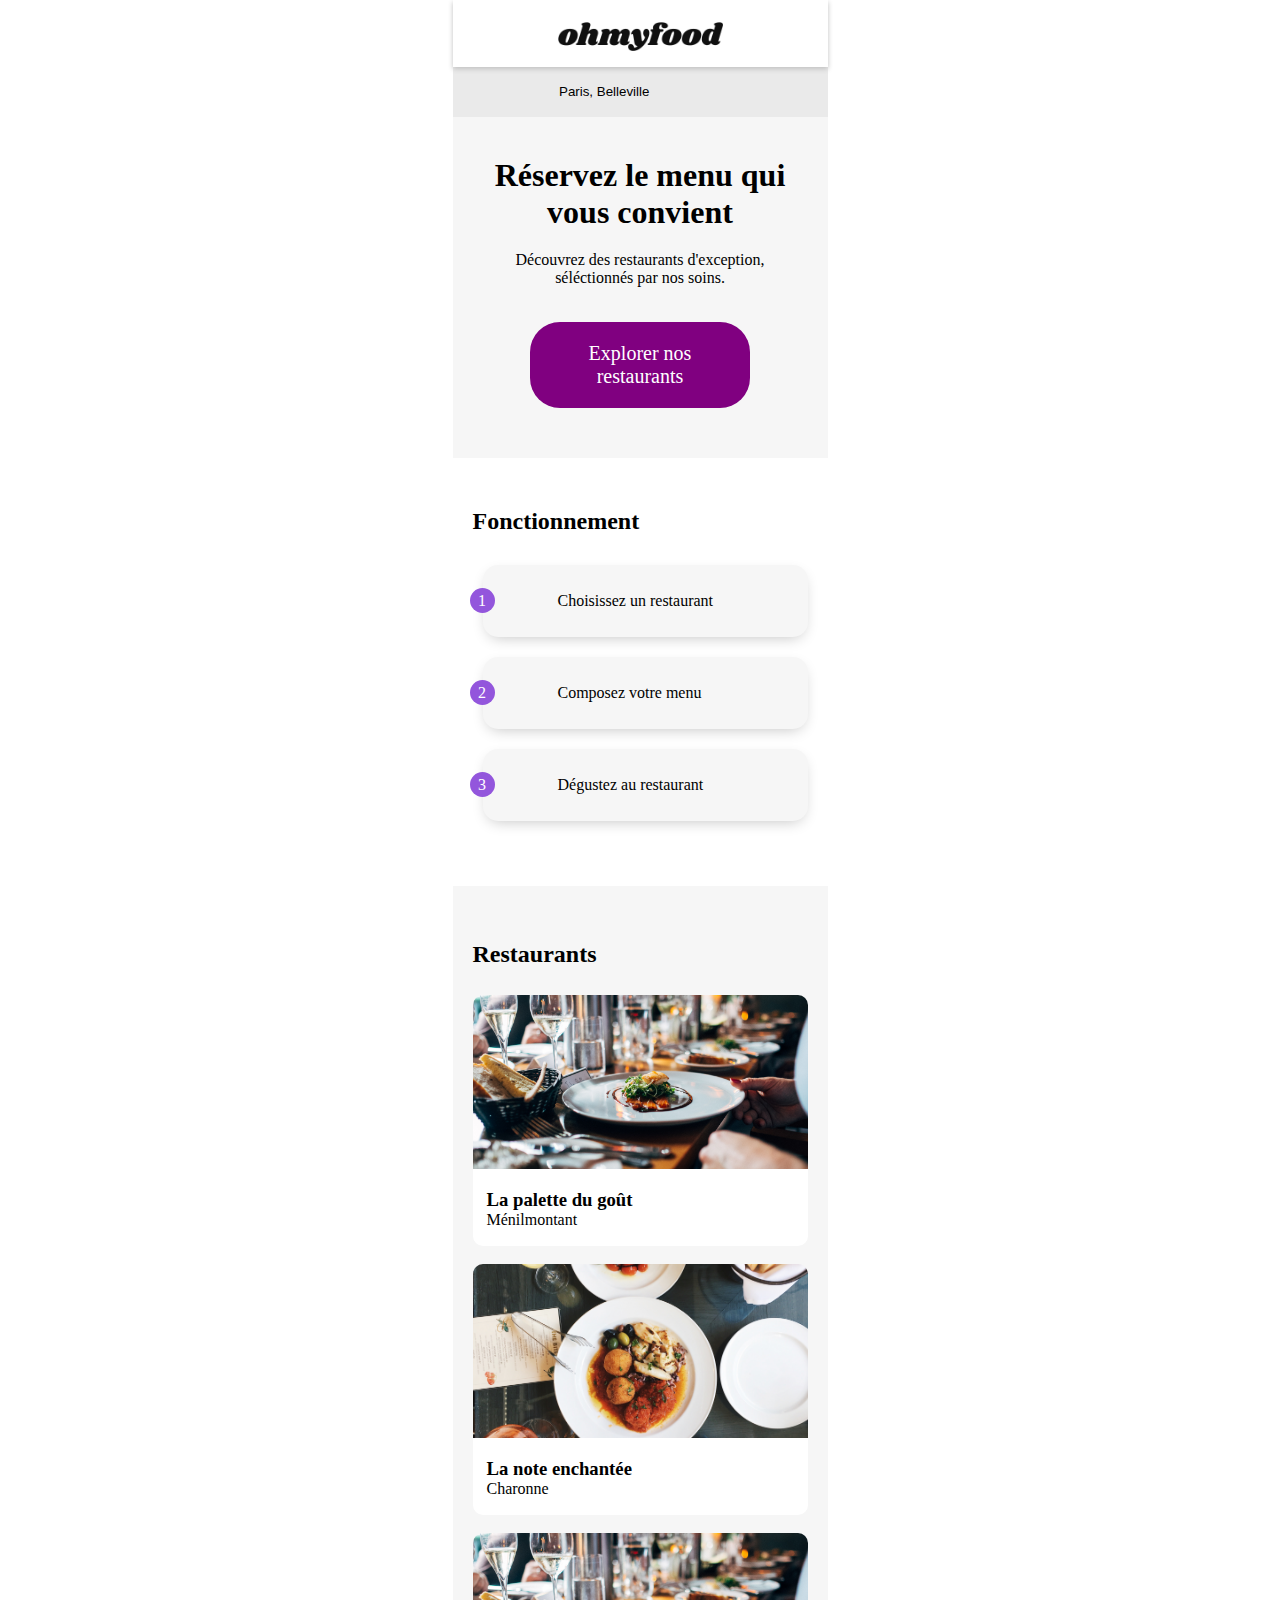
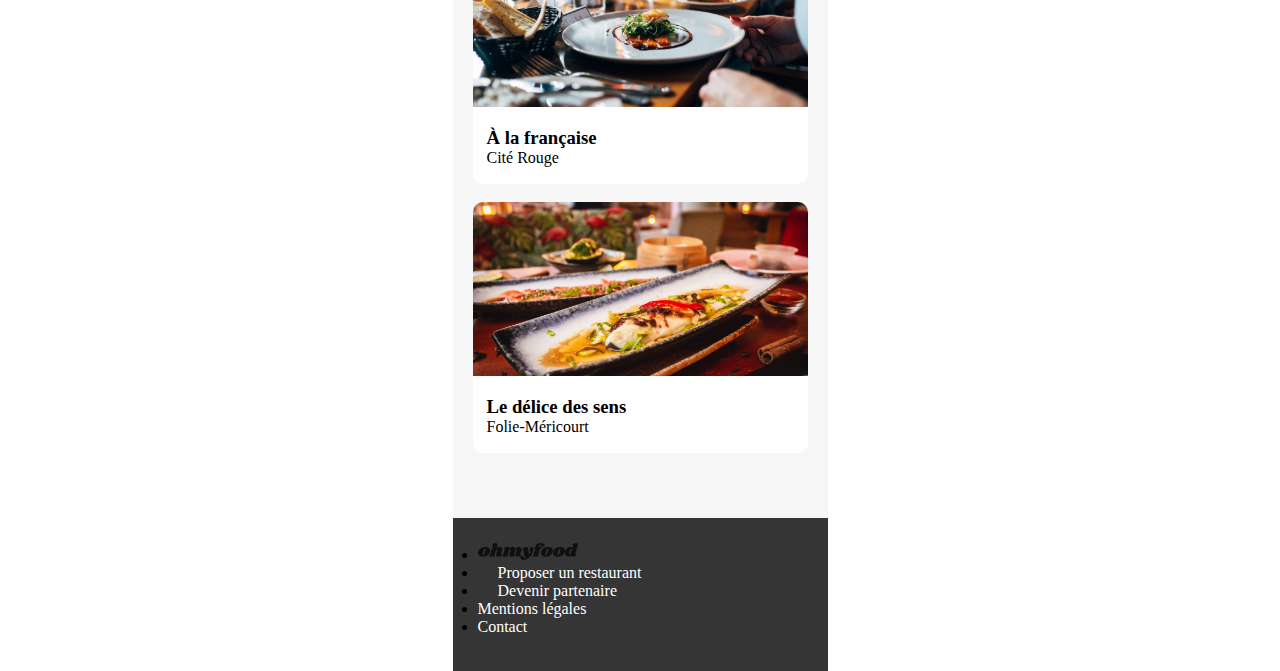
==== index.html @ 8919b10b "First commit" ====
<!DOCTYPE html>
<html lang="fr">
<head>
    <meta charset="UTF-8">
    <meta name="viewport" content="width=device-width, initial-scale=1.0">
    <meta name="ohmyfood" content="Trouvez votre hé">
    <meta http-equiv="X-UA-Compatible" content="ie=edge">
    <title>ohmyfood</title>

    <link rel="stylesheet" href="https://pro.fontawesome.com/releases/v5.10.0/css/all.css" integrity="sha384-AYmEC3Yw5cVb3ZcuHtOA93w35dYTsvhLPVnYs9eStHfGJvOvKxVfELGroGkvsg+p" crossorigin="anonymous"/>
    <link rel="stylesheet" href="css/style.css">
</head>
<body>

    <header>
        <nav>
            <div class="nav-container-logo"><a href="index.html"><img class="logo" src="images/logo/ohmyfood.png" alt="Logo de Ohmyfood" /></a></div>
        </nav>

        <div class="bloc-localisation">
            <form action="" method="get" class="form-localisation">
                <div class="container-ville">
                    <i class="fas fa-map-marker-alt"></i>
                    <input type="text" name="name" id="name" placeholder="Paris, Belleville" required>
                </div>
            </form>
        </div>
        
    </header>

    <main>

        <section class="bloc-intro">
    
            <div class="bloc-presentation">
                <div><h1>Réservez le menu qui <br/> vous convient</h1></div>
                <div><p>Découvrez des restaurants d'exception, <br/> séléctionnés par nos soins.</p></div>
                <a href="#"><div class="button"><span>Explorer nos restaurants</span></div></a>
            </div>

        </section>

        <section class="bloc-fonctionnement">

            <h2>Fonctionnement</h2>

            <nav>

                <a href="#">
                    <div class="fonctionnement-vignette">
                        <div><span>1</span></div>
                        <div><i class="fas fa-mobile-alt"></i></div>
                        <div><p>Choisissez un restaurant</p></div>
                    </div>
                </a>

                <a href="#">
                    <div class="fonctionnement-vignette">
                        <div><span>2</span></div>
                        <div><i class="fas fa-list-ul"></i></div>
                        <div><p>Composez votre menu</p></div>
                    </div>
                </a>

                <a href="#">
                    <div class="fonctionnement-vignette">
                        <div><span>3</span></div>
                        <div><i class="fas fa-store"></i></div>
                        <div><p>Dégustez au restaurant</p></div>
                    </div>
                </a>

            </nav>

            

        </section>

        <section class="bloc-restaurants">

            <h2>Restaurants</h2>

            <div class="restaurants-grid-cards">

                <a href="menu/la_palette_du_gout.html">
                    <div class="restaurant-card">
                    
                        <div class="restaurant-card-container-img">
                            <img class="restaurant-card-img" src="images/restaurants/jay-wennington-N_Y88TWmGwA-unsplash.jpg" alt="Photo de la table du restaurant La palette du goût">
                        </div>
                        
                        <div class="restaurant-card-container-info">

                            <div class="restaurant-card-info-container-text">
                                <h3>La palette du goût</h3>
                                <p>Ménilmontant</p>
                            </div>

                            <div class="restaurant-card-info-container-like">
                                <i class="fas fa-heart"></i>
                            </div>
                            
                        </div>

                    </div>
                </a>

                <a href="menu/la_note_enchantee.html">
                    <div class="restaurant-card">
                    
                        <div class="restaurant-card-container-img">
                            <img class="restaurant-card-img" src="images/restaurants/stil-u2Lp8tXIcjw-unsplash.jpg" alt="Photo de la table du restaurant La note enchantée">
                        </div>
                        
                        <div class="restaurant-card-container-info">

                            <div class="restaurant-card-info-container-text">
                                <h3>La note enchantée</h3>
                                <p>Charonne</p>
                            </div>

                            <div class="restaurant-card-info-container-like">
                                <i class="fas fa-heart"></i>
                            </div>
                            
                        </div>

                    </div>
                </a>

                <a href="menu/a_la_francaise.html">
                    <div class="restaurant-card">
                    
                        <div class="restaurant-card-container-img">
                            <img class="restaurant-card-img" src="images/restaurants/jay-wennington-N_Y88TWmGwA-unsplash.jpg" alt="Photo de la table du restaurant La palette du goût">
                        </div>
                        
                        <div class="restaurant-card-container-info">

                            <div class="restaurant-card-info-container-text">
                                <h3>À la française</h3>
                                <p>Cité Rouge</p>
                            </div>

                            <div class="restaurant-card-info-container-like">
                                <i class="fas fa-heart"></i>
                            </div>
                            
                        </div>

                    </div>
                </a>

                <a href="menu/le_delice_des_sens.html">
                    <div class="restaurant-card">
                    
                        <div class="restaurant-card-container-img">
                            <img class="restaurant-card-img" src="images/restaurants/louis-hansel-shotsoflouis-qNBGVyOCY8Q-unsplash.jpg" alt="Photo de la table du restaurant Le délice des sens">
                        </div>
                        
                        <div class="restaurant-card-container-info">

                            <div class="restaurant-card-info-container-text">
                                <h3>Le délice des sens</h3>
                                <p>Folie-Méricourt</p>
                            </div>

                            <div class="restaurant-card-info-container-like">
                                <i class="fas fa-heart"></i>
                            </div>
                            
                        </div>

                    </div>
                </a>

            </div>

        </section>

        

    </main>

    <footer>

        <nav class="footer-nav">
            <ul>
                <li class="nav-container-logo"><a href="index.html"><img class="logo" src="images/logo/ohmyfood.png" alt="Logo de Ohmyfood" /></a></li>
                <li class=""><a href="#"><i class="fas fa-utensils"></i>Proposer un restaurant</a></li>
                <li class=""><a href="#"><i class="fas fa-hands-helping"></i>Devenir partenaire</a></li>
                <li class=""><a href="#">Mentions légales</a></li>
                <li class=""><a href="#">Contact</a></li>
            </ul>
        </nav>

    </footer>

    
</body>
    
</html>
---- css/style.css ----
@charset "UTF-8";
/* Général */
*, *::before, *::after {
  margin: 0;
  padding: 0;
  box-sizing: border-box;
  outline: none;
  transition: all 0.3s ease 0s;
  /*effet de transition appliqué sur toutes les propriétés de toutes les balises*/
}

a {
  text-decoration: none;
  color: #000;
}

body {
  width: 375px;
  margin: 0 auto;
}

header {
  background-color: #EAEAEA;
}
header .nav-container-logo {
  display: flex;
  justify-content: center;
  padding: 22px 0 12px;
  box-shadow: 0 2px 5px silver;
  background-color: white;
}
header .nav-container-logo .logo {
  width: 165px;
}
header .bloc-localisation {
  height: 50px;
  display: flex;
  justify-content: center;
  align-items: center;
}
header .bloc-localisation .container-ville {
  display: flex;
}
header .bloc-localisation .container-ville i {
  margin-right: 15px;
  font-size: 1.5rem;
}
header .bloc-localisation .container-ville input {
  border: 0;
  background-color: #EAEAEA;
}
header .bloc-localisation .container-ville ::placeholder {
  color: #000;
  font-size: 1 rem;
}

.bloc-presentation {
  text-align: center;
  padding: 40px 35px 50px;
  background-color: #F6F6F6;
}
.bloc-presentation div:nth-child(2) {
  margin-top: 20px;
}
.bloc-presentation a div {
  margin: 35px auto 0;
  background-color: purple;
  padding: 20px 18px;
  border-radius: 30px;
  width: 220px;
}
.bloc-presentation a div span {
  color: white;
  font-size: 1.25rem;
}

.bloc-fonctionnement {
  padding: 50px 20px 65px;
}
.bloc-fonctionnement nav {
  margin-top: 30px;
  display: grid;
  gap: 20px;
}
.bloc-fonctionnement nav .fonctionnement-vignette {
  width: 325px;
  height: 72px;
  border-radius: 15px;
  box-shadow: 0 5px 15px -5px silver;
  margin-left: auto;
  display: flex;
  align-items: center;
  position: relative;
  background-color: #F6F6F6;
}
.bloc-fonctionnement nav .fonctionnement-vignette div:nth-child(1) {
  display: flex;
  height: 25px;
  width: 25px;
  border-radius: 50px;
  background-color: #9356DC;
  justify-content: center;
  align-items: center;
  position: absolute;
  left: -13px;
}
.bloc-fonctionnement nav .fonctionnement-vignette div:nth-child(1) span {
  color: white;
}
.bloc-fonctionnement nav .fonctionnement-vignette div:nth-child(2) {
  display: flex;
  flex-basis: 75px;
  justify-content: center;
}

.bloc-restaurants {
  padding: 55px 20px 65px;
  background-color: #F6F6F6;
}
.bloc-restaurants .restaurants-grid-cards {
  display: grid;
  gap: 18px;
  margin-top: 27px;
}
.bloc-restaurants .restaurants-grid-cards .restaurant-card {
  display: flex;
  flex-direction: column;
  height: 251px;
  border-radius: 10px;
}
.bloc-restaurants .restaurants-grid-cards .restaurant-card .restaurant-card-container-img {
  height: calc(100% - 77px);
  width: 100%;
  border-top-left-radius: 10px;
  border-top-right-radius: 10px;
}
.bloc-restaurants .restaurants-grid-cards .restaurant-card .restaurant-card-container-img .restaurant-card-img {
  border-top-left-radius: 10px;
  border-top-right-radius: 10px;
  height: 100%;
  width: 100%;
  object-fit: cover;
}
.bloc-restaurants .restaurants-grid-cards .restaurant-card .restaurant-card-container-info {
  height: 77px;
  background-color: white;
  display: flex;
  padding: 20px 14px;
  border-bottom-left-radius: 10px;
  border-bottom-right-radius: 10px;
}
.bloc-restaurants .restaurants-grid-cards .restaurant-card .restaurant-card-container-info .restaurant-card-info-container-text {
  flex: 6;
}
.bloc-restaurants .restaurants-grid-cards .restaurant-card .restaurant-card-container-info .restaurant-card-info-container-like {
  flex: 1;
  display: flex;
  align-items: center;
  justify-content: center;
}

footer {
  background-color: #353535;
  padding: 25px 25px 35px;
}
footer .footer-nav a {
  color: white;
}
footer .footer-nav a i {
  padding: 10px;
  font-size: 12px;
}
footer .footer-nav .logo {
  width: 100px;
}

.image-intro-container {
  height: 260px;
  position: absolute;
}
.image-intro-container .image-intro {
  height: 100%;
  width: 100%;
  object-fit: cover;
}

.section-menu {
  position: relative;
  top: 225px;
}
.section-menu .container-menu {
  background-color: #F6F6F6;
  border-top-left-radius: 35px;
  border-top-right-radius: 35px;
  padding: 33px 14px 50px;
}

/*# sourceMappingURL=style.css.map */
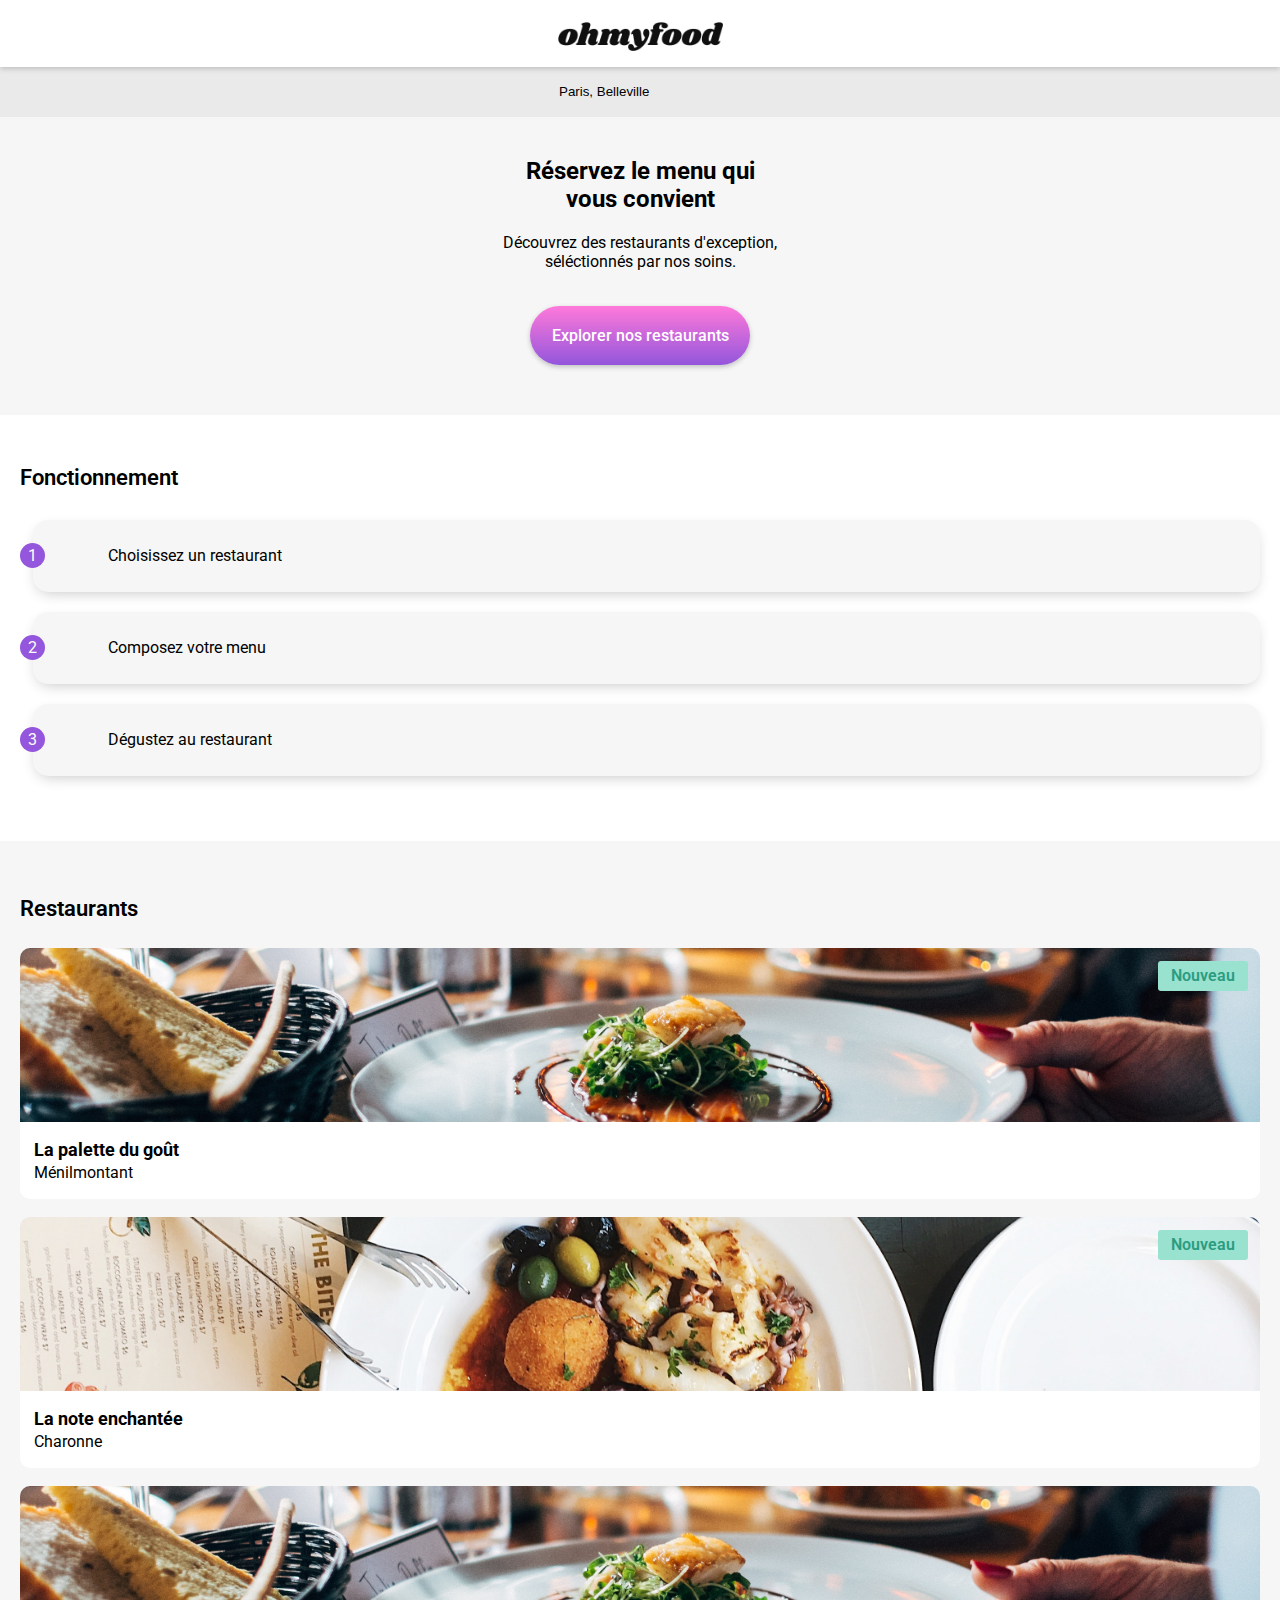
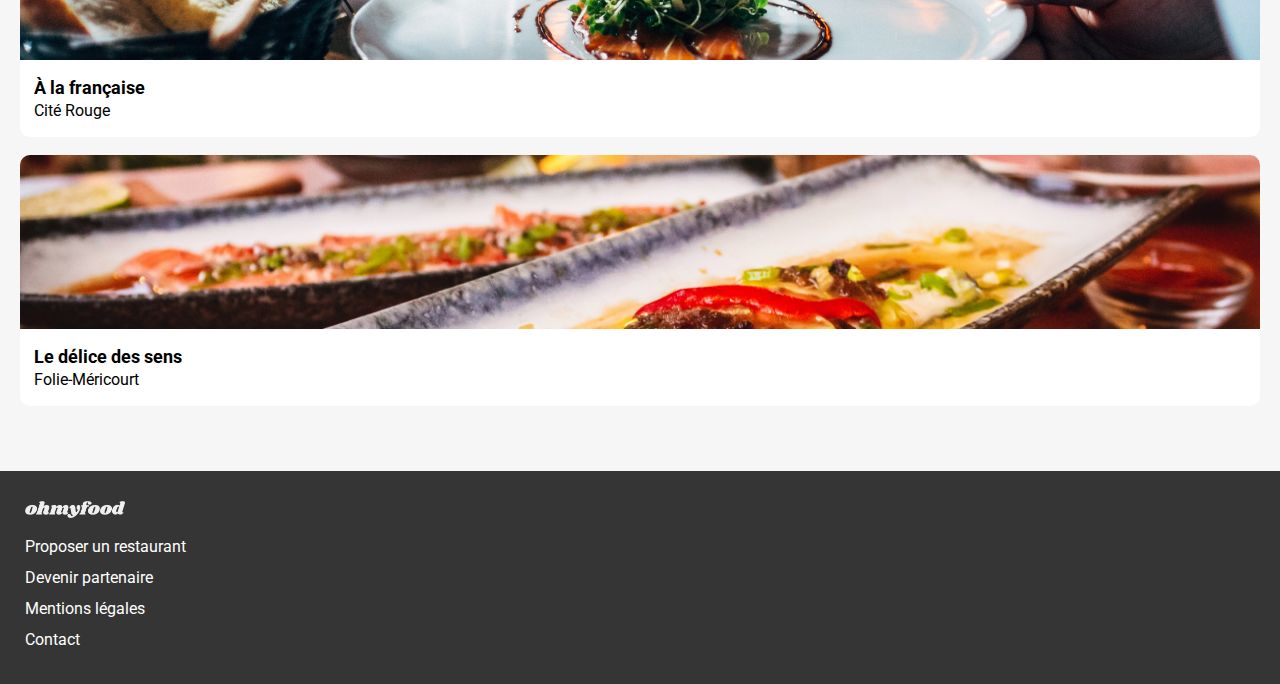
==== commit dd7cd08c: "Hover" ====
--- a/index.html
+++ b/index.html
@@ -6,8 +6,11 @@
     <meta name="ohmyfood" content="Trouvez votre hé">
     <meta http-equiv="X-UA-Compatible" content="ie=edge">
     <title>ohmyfood</title>
-
+    <link rel="preconnect" href="https://fonts.googleapis.com">
+    <link rel="preconnect" href="https://fonts.gstatic.com" crossorigin>
     <link rel="stylesheet" href="https://pro.fontawesome.com/releases/v5.10.0/css/all.css" integrity="sha384-AYmEC3Yw5cVb3ZcuHtOA93w35dYTsvhLPVnYs9eStHfGJvOvKxVfELGroGkvsg+p" crossorigin="anonymous"/>
+    <link href="https://fonts.googleapis.com/css2?family=Roboto:ital,wght@0,100;0,300;0,400;0,500;0,700;0,900;1,100;1,300;1,400;1,500;1,700;1,900&family=Shrikhand&display=swap" rel="stylesheet">
+    
     <link rel="stylesheet" href="css/style.css">
 </head>
 <body>
@@ -28,7 +31,7 @@
         
     </header>
 
-    <main>
+    <main class="page-accueil">
 
         <section class="bloc-intro">
     
@@ -46,10 +49,10 @@
 
             <nav>
 
-                <a href="#">
+                <a href="#">                            
                     <div class="fonctionnement-vignette">
                         <div><span>1</span></div>
-                        <div><i class="fas fa-mobile-alt"></i></div>
+                        <div><i class="fas fa-mobile-alt icone"></i></div>
                         <div><p>Choisissez un restaurant</p></div>
                     </div>
                 </a>
@@ -57,7 +60,7 @@
                 <a href="#">
                     <div class="fonctionnement-vignette">
                         <div><span>2</span></div>
-                        <div><i class="fas fa-list-ul"></i></div>
+                        <div><i class="fas fa-list-ul icone"></i></div>
                         <div><p>Composez votre menu</p></div>
                     </div>
                 </a>
@@ -65,7 +68,7 @@
                 <a href="#">
                     <div class="fonctionnement-vignette">
                         <div><span>3</span></div>
-                        <div><i class="fas fa-store"></i></div>
+                        <div><i class="fas fa-store icone"></i></div>
                         <div><p>Dégustez au restaurant</p></div>
                     </div>
                 </a>
@@ -97,9 +100,13 @@
                             </div>
 
                             <div class="restaurant-card-info-container-like">
-                                <i class="fas fa-heart"></i>
-                            </div>
-                            
+                                <i class="far fa-heart"></i>
+                            </div>
+                            
+                        </div>
+
+                        <div class="vignette-nouveau">
+                            <p>Nouveau</p>
                         </div>
 
                     </div>
@@ -120,9 +127,13 @@
                             </div>
 
                             <div class="restaurant-card-info-container-like">
-                                <i class="fas fa-heart"></i>
-                            </div>
-                            
+                                <i class="far fa-heart"></i>
+                            </div>
+                            
+                        </div>
+
+                        <div class="vignette-nouveau">
+                            <p>Nouveau</p>
                         </div>
 
                     </div>
@@ -143,7 +154,7 @@
                             </div>
 
                             <div class="restaurant-card-info-container-like">
-                                <i class="fas fa-heart"></i>
+                                <i class="far fa-heart"></i>
                             </div>
                             
                         </div>
@@ -166,7 +177,7 @@
                             </div>
 
                             <div class="restaurant-card-info-container-like">
-                                <i class="fas fa-heart"></i>
+                                <i class="far fa-heart"></i>
                             </div>
                             
                         </div>
--- a/css/style.css
+++ b/css/style.css
@@ -9,14 +9,88 @@
   /*effet de transition appliqué sur toutes les propriétés de toutes les balises*/
 }
 
+.icone {
+  color: grey;
+}
+
+.fa-mobile-alt {
+  font-size: 20px;
+}
+
 a {
   text-decoration: none;
   color: #000;
 }
 
 body {
-  width: 375px;
   margin: 0 auto;
+  font-family: "Roboto", sans-serif;
+}
+
+h1 {
+  font-size: 24px;
+}
+
+.page-menu h1 {
+  font-family: "Shrikhand", cursive;
+  font-size: 28px;
+}
+
+h2 {
+  font-weight: 600;
+  font-size: 22px;
+}
+
+.page-menu h2 {
+  text-transform: uppercase;
+  font-weight: 400;
+  font-size: 16px;
+}
+
+h3 {
+  font-size: 18px;
+}
+
+.page-menu h3 {
+  font-size: 16px;
+}
+
+p {
+  font-size: 16px;
+}
+
+.page-menu p {
+  font-size: 14px;
+}
+
+.prix {
+  font-weight: 600;
+}
+
+.container-prix {
+  display: flex;
+  align-items: flex-end;
+}
+
+hr {
+  width: 40px;
+  border: 2px solid #99E2D0;
+  margin-top: 5px;
+}
+
+.button {
+  margin: 35px auto 0;
+  background: linear-gradient(#FF79DA, #9356DC);
+  padding: 20px 18px;
+  border-radius: 30px;
+  width: 220px;
+  text-align: center;
+  box-shadow: 0 2px 5px silver;
+}
+.button span {
+  color: white;
+  font-size: 16px;
+  font-weight: 500;
 }
 
 header {
@@ -28,6 +102,13 @@
   padding: 22px 0 12px;
   box-shadow: 0 2px 5px silver;
   background-color: white;
+  position: relative;
+}
+header .nav-container-logo .fa-arrow-left {
+  font-size: 20px;
+  position: absolute;
+  left: 23px;
+  top: 25px;
 }
 header .nav-container-logo .logo {
   width: 165px;
@@ -61,17 +142,6 @@
 }
 .bloc-presentation div:nth-child(2) {
   margin-top: 20px;
-}
-.bloc-presentation a div {
-  margin: 35px auto 0;
-  background-color: purple;
-  padding: 20px 18px;
-  border-radius: 30px;
-  width: 220px;
-}
-.bloc-presentation a div span {
-  color: white;
-  font-size: 1.25rem;
 }
 
 .bloc-fonctionnement {
@@ -83,11 +153,10 @@
   gap: 20px;
 }
 .bloc-fonctionnement nav .fonctionnement-vignette {
-  width: 325px;
   height: 72px;
   border-radius: 15px;
   box-shadow: 0 5px 15px -5px silver;
-  margin-left: auto;
+  margin-left: 13px;
   display: flex;
   align-items: center;
   position: relative;
@@ -112,6 +181,13 @@
   flex-basis: 75px;
   justify-content: center;
 }
+.bloc-fonctionnement nav .fonctionnement-vignette:hover {
+  background-color: #F6F6F6;
+  background-color: #f2eafb;
+}
+.bloc-fonctionnement nav .fonctionnement-vignette:hover .icone {
+  color: #9356DC;
+}
 
 .bloc-restaurants {
   padding: 55px 20px 65px;
@@ -127,6 +203,7 @@
   flex-direction: column;
   height: 251px;
   border-radius: 10px;
+  position: relative;
 }
 .bloc-restaurants .restaurants-grid-cards .restaurant-card .restaurant-card-container-img {
   height: calc(100% - 77px);
@@ -145,38 +222,77 @@
   height: 77px;
   background-color: white;
   display: flex;
-  padding: 20px 14px;
+  padding: 17px 14px;
   border-bottom-left-radius: 10px;
   border-bottom-right-radius: 10px;
 }
 .bloc-restaurants .restaurants-grid-cards .restaurant-card .restaurant-card-container-info .restaurant-card-info-container-text {
   flex: 6;
+  display: flex;
+  flex-direction: column;
+  justify-content: space-between;
 }
 .bloc-restaurants .restaurants-grid-cards .restaurant-card .restaurant-card-container-info .restaurant-card-info-container-like {
   flex: 1;
   display: flex;
   align-items: center;
   justify-content: center;
+}
+.bloc-restaurants .restaurants-grid-cards .restaurant-card .restaurant-card-container-info .restaurant-card-info-container-like .fa-heart {
+  font-size: 25px;
+  font-weight: 100;
+}
+.bloc-restaurants .restaurants-grid-cards .restaurant-card .vignette-nouveau {
+  width: 90px;
+  height: 30px;
+  background-color: #99E2D0;
+  display: flex;
+  align-items: center;
+  text-align: center;
+  padding: 10px 13px;
+  border-radius: 3px;
+  position: absolute;
+  top: 13px;
+  right: 12px;
+}
+.bloc-restaurants .restaurants-grid-cards .restaurant-card .vignette-nouveau p {
+  font-weight: 600;
+  color: #2c9c81;
 }
 
 footer {
   background-color: #353535;
   padding: 25px 25px 35px;
 }
-footer .footer-nav a {
+footer .footer-nav ul {
+  list-style-type: none;
+}
+footer .footer-nav ul li {
+  margin-top: 12px;
+}
+footer .footer-nav ul li a {
   color: white;
 }
-footer .footer-nav a i {
-  padding: 10px;
+footer .footer-nav ul li a i {
   font-size: 12px;
-}
-footer .footer-nav .logo {
+  width: 22px;
+}
+footer .footer-nav ul li .logo {
   width: 100px;
+  filter: invert(100%);
+}
+footer .footer-nav ul li:first-child {
+  margin-bottom: 15px;
+  margin-top: 5px;
+}
+
+main {
+  display: flex;
+  flex-direction: column;
 }
 
 .image-intro-container {
   height: 260px;
-  position: absolute;
 }
 .image-intro-container .image-intro {
   height: 100%;
@@ -185,14 +301,49 @@
 }
 
 .section-menu {
-  position: relative;
-  top: 225px;
+  margin-top: -50px;
 }
 .section-menu .container-menu {
   background-color: #F6F6F6;
   border-top-left-radius: 35px;
   border-top-right-radius: 35px;
-  padding: 33px 14px 50px;
+  padding: 30px 15px 45px;
+}
+.section-menu .container-menu .nom-restaurant {
+  display: flex;
+  justify-content: space-between;
+  padding-right: 25px;
+  padding-left: 5px;
+  align-items: center;
+  margin-bottom: 40px;
+}
+.section-menu .container-menu .nom-restaurant .fa-heart {
+  font-size: 25px;
+  font-weight: 100;
+}
+.section-menu .container-menu ul {
+  display: flex;
+  flex-direction: column;
+  list-style-type: none;
+  gap: 15px;
+  margin-bottom: 40px;
+}
+.section-menu .container-menu ul li .container-nom-plat-et-contenu {
+  display: flex;
+  flex-direction: column;
+  justify-content: space-between;
+}
+.section-menu .container-menu ul li .logo {
+  filter: saturate(50%);
+}
+.section-menu .container-menu ul li:not(:first-child) {
+  background-color: white;
+  border-radius: 10px;
+  height: 70px;
+  padding: 15px 25px 15px 12px;
+  display: flex;
+  justify-content: space-between;
+  box-shadow: 2px 2px 15px silver;
 }
 
 /*# sourceMappingURL=style.css.map */
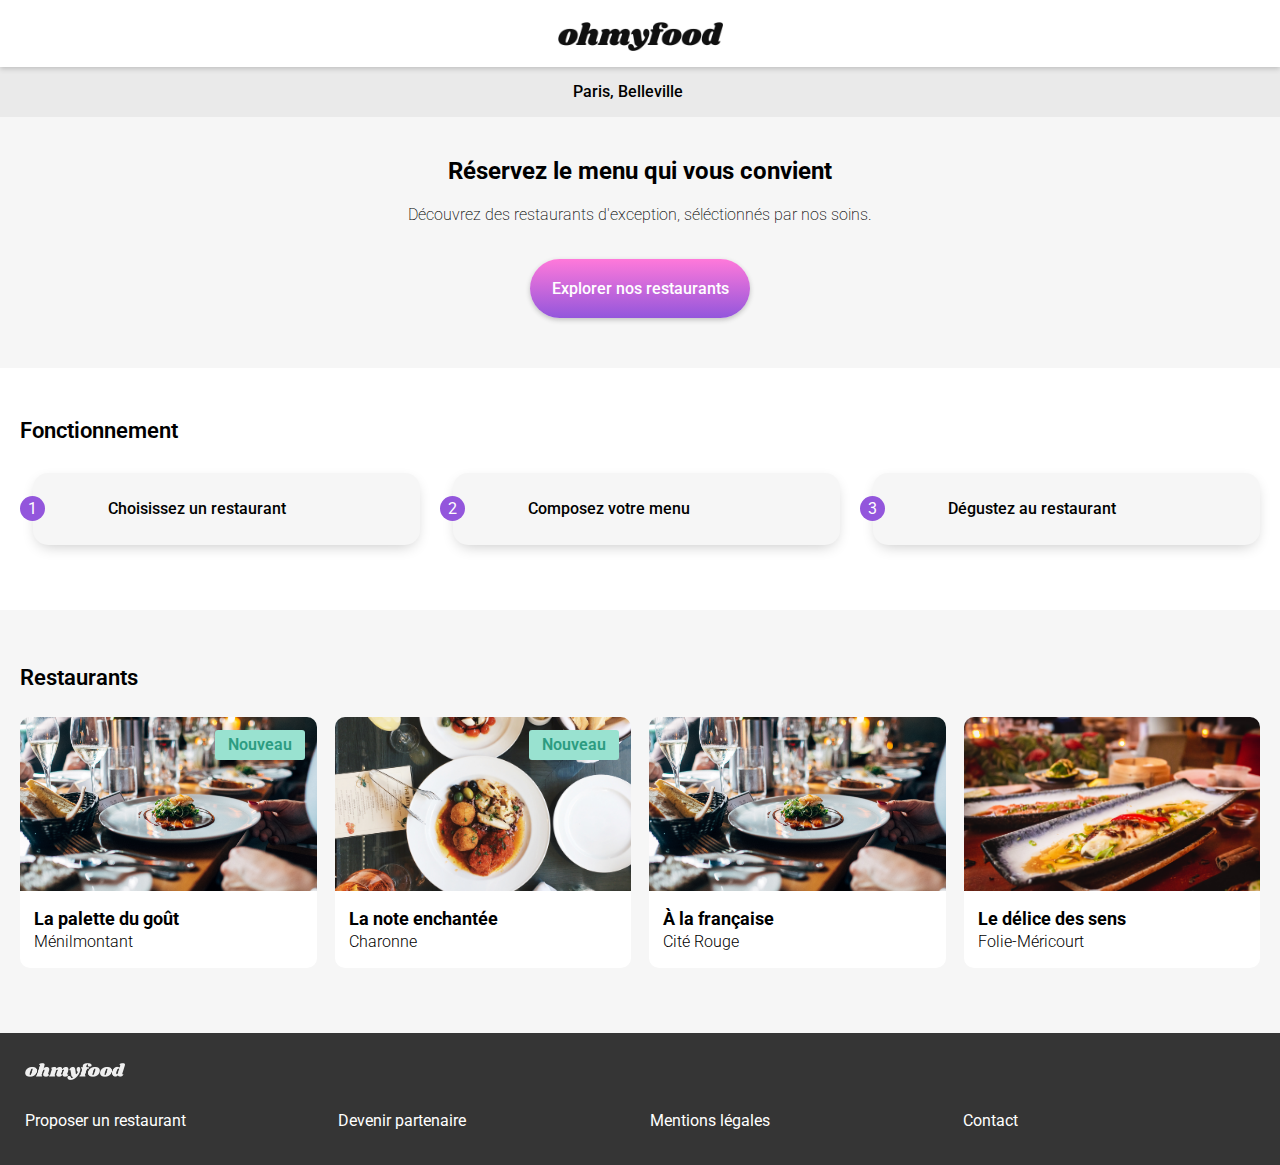
==== commit 1eb79ec7: "Responsive" ====
--- a/index.html
+++ b/index.html
@@ -36,8 +36,8 @@
         <section class="bloc-intro">
     
             <div class="bloc-presentation">
-                <div><h1>Réservez le menu qui <br/> vous convient</h1></div>
-                <div><p>Découvrez des restaurants d'exception, <br/> séléctionnés par nos soins.</p></div>
+                <div><h1>Réservez le menu qui vous convient</h1></div>
+                <div><p>Découvrez des restaurants d'exception, séléctionnés par nos soins.</p></div>
                 <a href="#"><div class="button"><span>Explorer nos restaurants</span></div></a>
             </div>
 
@@ -196,8 +196,10 @@
     <footer>
 
         <nav class="footer-nav">
-            <ul>
-                <li class="nav-container-logo"><a href="index.html"><img class="logo" src="images/logo/ohmyfood.png" alt="Logo de Ohmyfood" /></a></li>
+
+            <div class="nav-container-logo"><a href="index.html"><img class="logo" src="images/logo/ohmyfood.png" alt="Logo de Ohmyfood" /></a></div>
+
+            <ul class="footer-grid">
                 <li class=""><a href="#"><i class="fas fa-utensils"></i>Proposer un restaurant</a></li>
                 <li class=""><a href="#"><i class="fas fa-hands-helping"></i>Devenir partenaire</a></li>
                 <li class=""><a href="#">Mentions légales</a></li>
--- a/css/style.css
+++ b/css/style.css
@@ -27,6 +27,11 @@
   font-family: "Roboto", sans-serif;
 }
 
+@media (min-width: 1280px) {
+  footer-nav {
+    max-width: 1280px;
+  }
+}
 h1 {
   font-size: 24px;
 }
@@ -57,6 +62,10 @@
 
 p {
   font-size: 16px;
+}
+
+input {
+  font-family: "Roboto", sans-serif;
 }
 
 .page-menu p {
@@ -119,29 +128,51 @@
   justify-content: center;
   align-items: center;
 }
-header .bloc-localisation .container-ville {
-  display: flex;
-}
-header .bloc-localisation .container-ville i {
+header .bloc-localisation .form-localisation {
+  width: 165px;
+}
+header .bloc-localisation .form-localisation .container-ville {
+  display: flex;
+}
+header .bloc-localisation .form-localisation .container-ville i {
   margin-right: 15px;
-  font-size: 1.5rem;
-}
-header .bloc-localisation .container-ville input {
+  font-size: 1rem;
+}
+header .bloc-localisation .form-localisation .container-ville input {
   border: 0;
   background-color: #EAEAEA;
-}
-header .bloc-localisation .container-ville ::placeholder {
+  font-weight: 500;
+  font-size: 16px;
+}
+header .bloc-localisation .form-localisation .container-ville ::placeholder {
   color: #000;
   font-size: 1 rem;
 }
 
-.bloc-presentation {
+.bloc-intro {
+  background-color: #F6F6F6;
+}
+.bloc-intro .bloc-presentation {
   text-align: center;
-  padding: 40px 35px 50px;
-  background-color: #F6F6F6;
-}
-.bloc-presentation div:nth-child(2) {
+  padding: 40px 25px 50px;
+  margin: 0 auto;
+}
+@media (min-width: 375px) {
+  .bloc-intro .bloc-presentation {
+    width: 375px;
+  }
+}
+@media (min-width: 768px) {
+  .bloc-intro .bloc-presentation {
+    padding: 40px 0 50px;
+    width: auto;
+  }
+}
+.bloc-intro .bloc-presentation div:nth-child(2) {
   margin-top: 20px;
+}
+.bloc-intro .bloc-presentation div:nth-child(2) p {
+  font-weight: 200;
 }
 
 .bloc-fonctionnement {
@@ -151,6 +182,16 @@
   margin-top: 30px;
   display: grid;
   gap: 20px;
+}
+@media (min-width: 768px) {
+  .bloc-fonctionnement nav {
+    grid-template-columns: repeat(2, 1fr);
+  }
+}
+@media (min-width: 992px) {
+  .bloc-fonctionnement nav {
+    grid-template-columns: repeat(3, 1fr);
+  }
 }
 .bloc-fonctionnement nav .fonctionnement-vignette {
   height: 72px;
@@ -177,9 +218,11 @@
   color: white;
 }
 .bloc-fonctionnement nav .fonctionnement-vignette div:nth-child(2) {
-  display: flex;
   flex-basis: 75px;
-  justify-content: center;
+  padding-left: 33px;
+}
+.bloc-fonctionnement nav .fonctionnement-vignette p {
+  font-weight: 500;
 }
 .bloc-fonctionnement nav .fonctionnement-vignette:hover {
   background-color: #F6F6F6;
@@ -198,51 +241,65 @@
   gap: 18px;
   margin-top: 27px;
 }
-.bloc-restaurants .restaurants-grid-cards .restaurant-card {
+@media (min-width: 768px) {
+  .bloc-restaurants .restaurants-grid-cards {
+    grid-template-columns: repeat(2, 1fr);
+  }
+}
+@media (min-width: 992px) {
+  .bloc-restaurants .restaurants-grid-cards {
+    grid-template-columns: repeat(4, 1fr);
+  }
+}
+.bloc-restaurants .restaurants-grid-cards a .restaurant-card {
   display: flex;
   flex-direction: column;
   height: 251px;
   border-radius: 10px;
   position: relative;
 }
-.bloc-restaurants .restaurants-grid-cards .restaurant-card .restaurant-card-container-img {
+.bloc-restaurants .restaurants-grid-cards a .restaurant-card .restaurant-card-container-img {
   height: calc(100% - 77px);
   width: 100%;
   border-top-left-radius: 10px;
   border-top-right-radius: 10px;
 }
-.bloc-restaurants .restaurants-grid-cards .restaurant-card .restaurant-card-container-img .restaurant-card-img {
+.bloc-restaurants .restaurants-grid-cards a .restaurant-card .restaurant-card-container-img .restaurant-card-img {
   border-top-left-radius: 10px;
   border-top-right-radius: 10px;
   height: 100%;
   width: 100%;
   object-fit: cover;
 }
-.bloc-restaurants .restaurants-grid-cards .restaurant-card .restaurant-card-container-info {
+.bloc-restaurants .restaurants-grid-cards a .restaurant-card .restaurant-card-container-info {
   height: 77px;
   background-color: white;
-  display: flex;
   padding: 17px 14px;
   border-bottom-left-radius: 10px;
   border-bottom-right-radius: 10px;
-}
-.bloc-restaurants .restaurants-grid-cards .restaurant-card .restaurant-card-container-info .restaurant-card-info-container-text {
-  flex: 6;
+  display: flex;
+}
+.bloc-restaurants .restaurants-grid-cards a .restaurant-card .restaurant-card-container-info .restaurant-card-info-container-text {
   display: flex;
   flex-direction: column;
   justify-content: space-between;
-}
-.bloc-restaurants .restaurants-grid-cards .restaurant-card .restaurant-card-container-info .restaurant-card-info-container-like {
   flex: 1;
+}
+.bloc-restaurants .restaurants-grid-cards a .restaurant-card .restaurant-card-container-info .restaurant-card-info-container-text p {
+  font-weight: 300;
+}
+.bloc-restaurants .restaurants-grid-cards a .restaurant-card .restaurant-card-container-info .restaurant-card-info-container-like {
   display: flex;
   align-items: center;
   justify-content: center;
-}
-.bloc-restaurants .restaurants-grid-cards .restaurant-card .restaurant-card-container-info .restaurant-card-info-container-like .fa-heart {
+  padding-right: 11px;
+  margin-left: auto;
+}
+.bloc-restaurants .restaurants-grid-cards a .restaurant-card .restaurant-card-container-info .restaurant-card-info-container-like .fa-heart {
   font-size: 25px;
   font-weight: 100;
 }
-.bloc-restaurants .restaurants-grid-cards .restaurant-card .vignette-nouveau {
+.bloc-restaurants .restaurants-grid-cards a .restaurant-card .vignette-nouveau {
   width: 90px;
   height: 30px;
   background-color: #99E2D0;
@@ -255,17 +312,40 @@
   top: 13px;
   right: 12px;
 }
-.bloc-restaurants .restaurants-grid-cards .restaurant-card .vignette-nouveau p {
+.bloc-restaurants .restaurants-grid-cards a .restaurant-card .vignette-nouveau p {
   font-weight: 600;
   color: #2c9c81;
+}
+.bloc-restaurants .restaurants-grid-cards a:hover .restaurant-card-container-info {
+  background-color: #f2eafb;
 }
 
 footer {
   background-color: #353535;
   padding: 25px 25px 35px;
 }
+footer .footer-nav .nav-container-logo {
+  margin-bottom: 15px;
+  margin-top: 5px;
+}
+footer .footer-nav .nav-container-logo .logo {
+  width: 100px;
+  filter: invert(100%);
+}
 footer .footer-nav ul {
+  display: grid;
+  column-gap: 20px;
   list-style-type: none;
+}
+@media (min-width: 768px) {
+  footer .footer-nav ul {
+    grid-template-columns: repeat(2, 1fr);
+  }
+}
+@media (min-width: 992px) {
+  footer .footer-nav ul {
+    grid-template-columns: repeat(4, 1fr);
+  }
 }
 footer .footer-nav ul li {
   margin-top: 12px;
@@ -277,13 +357,8 @@
   font-size: 12px;
   width: 22px;
 }
-footer .footer-nav ul li .logo {
-  width: 100px;
-  filter: invert(100%);
-}
-footer .footer-nav ul li:first-child {
-  margin-bottom: 15px;
-  margin-top: 5px;
+footer .footer-nav ul li a:hover {
+  color: #f2eafb;
 }
 
 main {
@@ -321,22 +396,32 @@
   font-size: 25px;
   font-weight: 100;
 }
-.section-menu .container-menu ul {
+.section-menu .container-menu .container-menu-grid {
+  display: grid;
+  gap: 20px;
+  align-items: center;
+}
+@media (min-width: 768px) {
+  .section-menu .container-menu .container-menu-grid {
+    grid-template-columns: repeat(2, 1fr);
+  }
+}
+.section-menu .container-menu .container-menu-grid ul {
   display: flex;
   flex-direction: column;
   list-style-type: none;
   gap: 15px;
   margin-bottom: 40px;
 }
-.section-menu .container-menu ul li .container-nom-plat-et-contenu {
+.section-menu .container-menu .container-menu-grid ul li .container-nom-plat-et-contenu {
   display: flex;
   flex-direction: column;
   justify-content: space-between;
 }
-.section-menu .container-menu ul li .logo {
+.section-menu .container-menu .container-menu-grid ul li .logo {
   filter: saturate(50%);
 }
-.section-menu .container-menu ul li:not(:first-child) {
+.section-menu .container-menu .container-menu-grid ul li:not(:first-child) {
   background-color: white;
   border-radius: 10px;
   height: 70px;
@@ -345,5 +430,10 @@
   justify-content: space-between;
   box-shadow: 2px 2px 15px silver;
 }
+@media (min-width: 768px) {
+  .section-menu .container-menu .container-menu-grid .button {
+    margin: 0 auto 0;
+  }
+}
 
 /*# sourceMappingURL=style.css.map */
